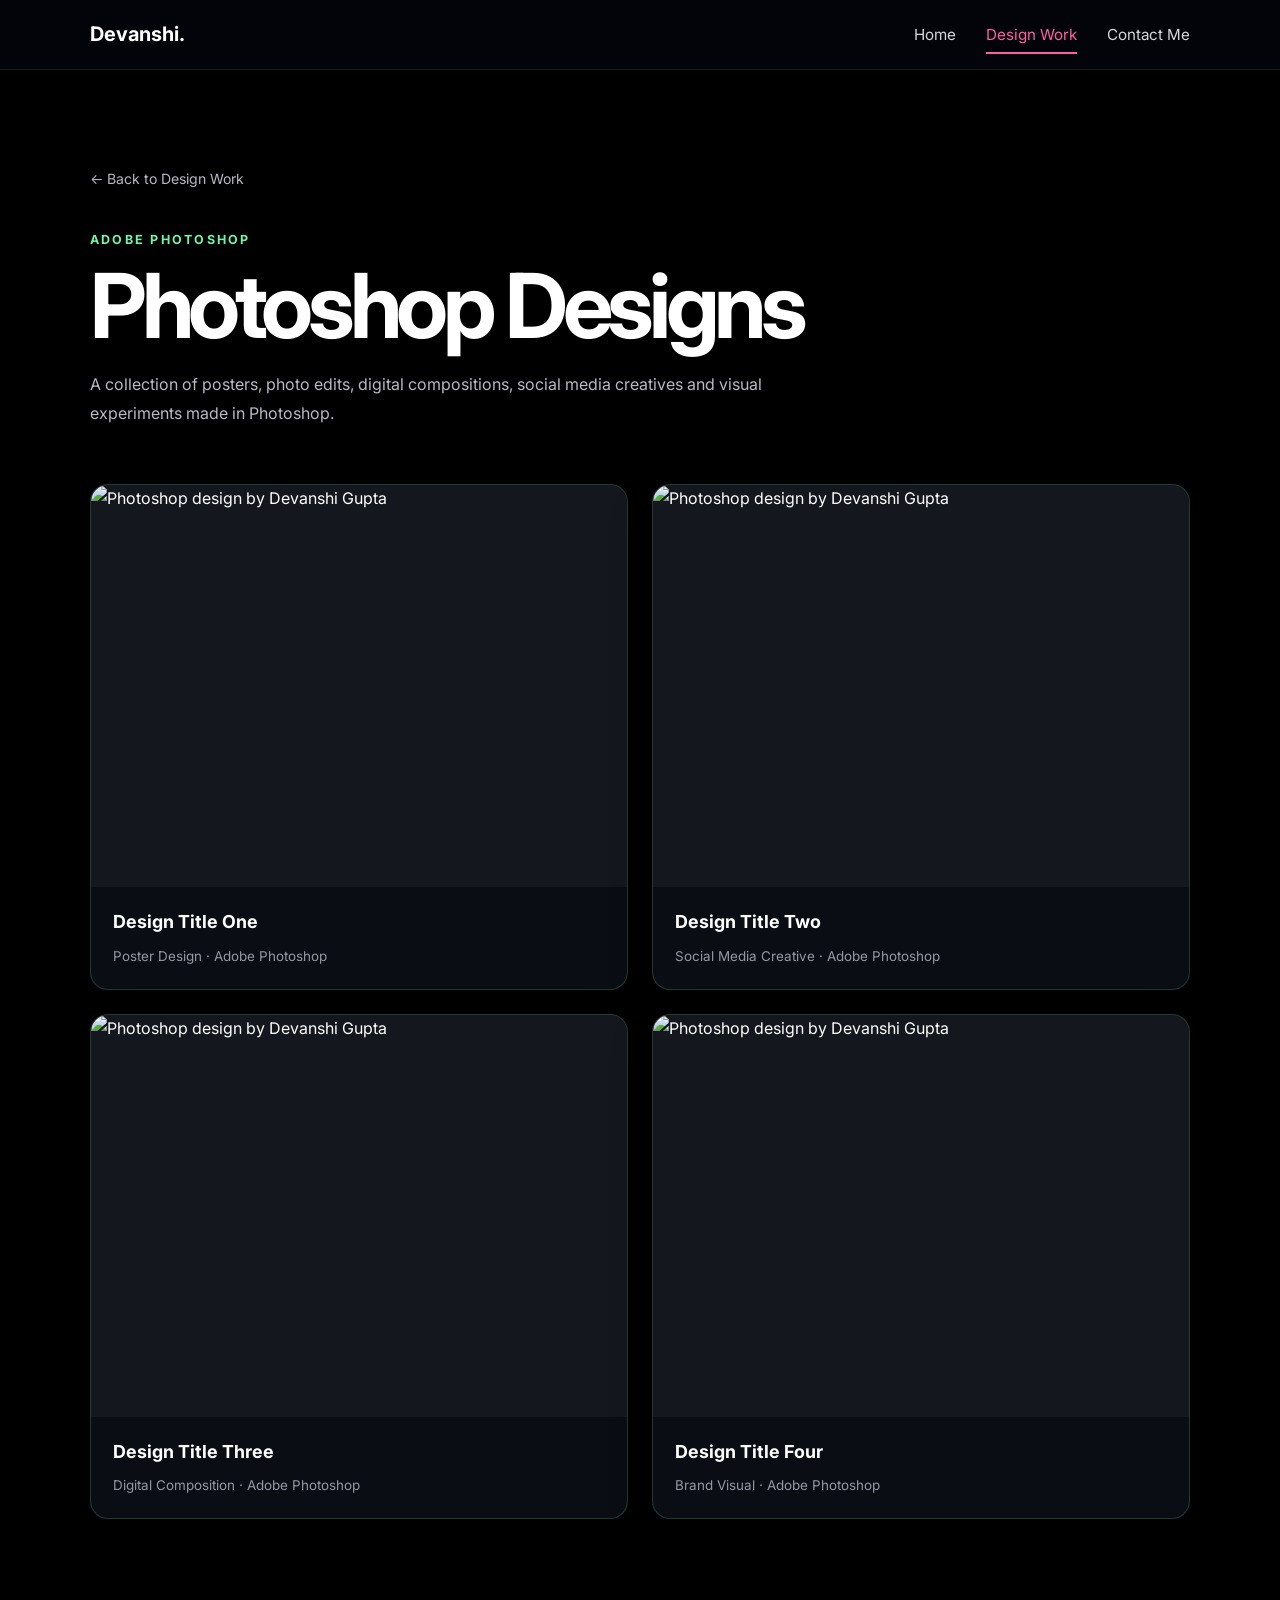
==== photoshop.html @ 20b6f1e1 "Add Design Work and Contact pages" ====
<!DOCTYPE html>
<html lang="en">
<head>
  <meta charset="UTF-8">

  <meta
    name="viewport"
    content="width=device-width, initial-scale=1.0"
  >

  <title>Photoshop Designs | Devanshi Gupta</title>

  <link rel="preconnect" href="https://fonts.googleapis.com">

  <link
    rel="preconnect"
    href="https://fonts.gstatic.com"
    crossorigin
  >

  <link
    href="https://fonts.googleapis.com/css2?family=Inter:wght@400;500;600;700;800&display=swap"
    rel="stylesheet"
  >

  <link rel="stylesheet" href="style.css">
</head>

<body>

  <canvas id="starfield"></canvas>

  <header class="navbar">
    <a href="index.html" class="logo">Devanshi.</a>

    <nav class="nav-links">
      <a href="index.html">Home</a>
      <a href="design-work.html" class="active">Design Work</a>
      <a href="contact.html">Contact Me</a>
    </nav>
  </header>

  <main>

    <section class="page-hero gallery-hero">
      <a href="design-work.html" class="back-link">
        ← Back to Design Work
      </a>

      <p class="eyebrow green-text">Adobe Photoshop</p>

      <h1>Photoshop Designs</h1>

      <p>
        A collection of posters, photo edits, digital compositions,
        social media creatives and visual experiments made in Photoshop.
      </p>
    </section>

    <section class="design-gallery">

      <article class="gallery-card">
        <div class="gallery-image">
          <img
            src="images/photoshop/photoshop-1.jpg"
            alt="Photoshop design by Devanshi Gupta"
          >
        </div>

        <div class="gallery-info">
          <h3>Design Title One</h3>
          <p>Poster Design · Adobe Photoshop</p>
        </div>
      </article>

      <article class="gallery-card">
        <div class="gallery-image">
          <img
            src="images/photoshop/photoshop-2.jpg"
            alt="Photoshop design by Devanshi Gupta"
          >
        </div>

        <div class="gallery-info">
          <h3>Design Title Two</h3>
          <p>Social Media Creative · Adobe Photoshop</p>
        </div>
      </article>

      <article class="gallery-card">
        <div class="gallery-image">
          <img
            src="images/photoshop/photoshop-3.jpg"
            alt="Photoshop design by Devanshi Gupta"
          >
        </div>

        <div class="gallery-info">
          <h3>Design Title Three</h3>
          <p>Digital Composition · Adobe Photoshop</p>
        </div>
      </article>

      <article class="gallery-card">
        <div class="gallery-image">
          <img
            src="images/photoshop/photoshop-4.jpg"
            alt="Photoshop design by Devanshi Gupta"
          >
        </div>

        <div class="gallery-info">
          <h3>Design Title Four</h3>
          <p>Brand Visual · Adobe Photoshop</p>
        </div>
      </article>

    </section>

  </main>

  <script src="script.js"></script>
</body>
</html>
---- style.css ----
/* ---------------- RESET & BASE ---------------- */
* {
  box-sizing: border-box;
}

body {
  margin: 0;
  font-family: Inter, system-ui, -apple-system, BlinkMacSystemFont, sans-serif;
  background: radial-gradient(circle at top, #0a0a0a, #000);
  color: #fff;
  line-height: 1.65;
}

/* ---------------- LAYOUT ---------------- */
.container {
  max-width: 920px;
  margin: auto;
  padding: 56px 24px;
}

/* ---------------- HERO ---------------- */
.hero {
  margin-bottom: 72px;
}

.hero h1 {
  font-size: clamp(36px, 6vw, 52px);
  margin-bottom: 12px;
  letter-spacing: -0.02em;
}

.tagline {
  color: #ff5fa2;
  font-weight: 500;
  margin-bottom: 18px;
  font-size: 16px;
}

.hero p {
  max-width: 680px;
  opacity: 0.9;
}

/* ---------------- SECTIONS ---------------- */
.section {
  margin-top: 72px;
  padding-top: 48px;
  border-top: 1px solid rgba(255, 255, 255, 0.12);
}


/* -------- Notion-style Section Labels -------- */
/* -------- Notion-style section labels (ONLY work & experience) -------- */
/* HERO H1 – always big */


/* ===== Notion-style section badge (Selected Work, Experience ONLY) ===== */
/* ===== Pixel-close Notion section badge ===== */
.section:not(:last-child) > h1,
.section:not(:last-child) > h2 {
  all: unset;
  display: inline-flex;
  align-items: center;
  gap: 6px;

  font-family: Inter, system-ui, sans-serif;
  font-size: 30px;
  font-weight: 600;
  letter-spacing: 0.02em;
  text-transform: uppercase;

  color: #ff5fa2;                      /* softer Notion pink */
  background: rgb(39, 39, 36);/* flat highlight */

  padding: 4px 8px;                    /* tighter like Notion */
  border-radius: 4px;                  /* NOT pill */

  margin-bottom: 32px;
}





/* ---------------- CARDS ---------------- */
.project,
.experience {
  background: rgba(255, 255, 255, 0.03);
  border: 1px solid rgba(255, 255, 255, 0.08);
  border-radius: 14px;
  padding: 24px 24px 22px;
  margin-bottom: 28px;
  transition: transform 0.25s ease, box-shadow 0.25s ease, border 0.25s ease;
}

.project:hover,
.experience:hover {
  transform: translateY(-4px);

  /* STRONGER pink outline */
  border: 2px solid #ff5fa2;

  /* subtle glow so stars ke upar bhi dikhe */
  box-shadow:
    0 0 0 1px rgba(255, 95, 162, 0.6),
    0 12px 30px rgba(0, 0, 0, 0.7);
}


/* ---------------- HEADINGS ---------------- */
.project h3,
.experience h3 {
  margin-top: 0;
  margin-bottom: 10px;
  color: #ffd166;
  font-size: 20px;
}

/* ---------------- TEXT ---------------- */
p {
  color: rgba(255, 255, 255, 0.9);
  margin-top: 0;
}

.meta {
  color: rgba(255, 255, 255, 0.65);
  font-size: 14px;
  margin-bottom: 12px;
}

/* ---------------- LISTS ---------------- */
ul {
  padding-left: 20px;
  margin-top: 10px;
}

li {
  margin-bottom: 6px;
  color: rgba(255, 255, 255, 0.9);
}

ul li::marker {
  color: #ff5fa2;
}

/* ---------------- CONTACT ---------------- */
.section:last-child p {
  margin-bottom: 10px;
  font-size: 15px;
}

/* ---------------- LINKS ---------------- */
a {
  color: #4da3ff;
  text-decoration: none;
  transition: color 0.2s ease;
}

a:hover {
  color: #8fc1ff;
  text-decoration: underline;
}

/* ---------------- RESPONSIVE ---------------- */
@media (max-width: 600px) {
  .container {
    padding: 40px 18px;
  }

  .project,
  .experience {
    padding: 20px;
  }
}
.hero h1 {
  font-family: Inter, system-ui, -apple-system, BlinkMacSystemFont, sans-serif;
  font-size: 42px;              /* Notion H1 feel */
  font-weight: 700;             /* Same as Notion */
  line-height: 1.2;
  letter-spacing: -0.015em;     /* Notion-style tight spacing */
  margin-bottom: 12px;
}
/* ===== Notion-style Contact heading ===== */

.section:last-child > h3 {
  all: unset; /* reset badge / heading interference */
  display: flex;
  align-items: center;
  gap: 6px;

  font-family: Inter, system-ui, sans-serif;
  font-size: 24px;      /* ≈ 1.5em Notion H2 */
  font-weight: 600;
  line-height: 1.3;

  color: #ffffff;
  margin-bottom: 16px;
}
/* ===== Contact blue strip ===== */
.contact-section {
  background: linear-gradient(
    90deg,
    rgba(77, 163, 255, 0.15),
    rgba(77, 163, 255, 0.05)
  );
  border-left: 4px solid #4da3ff;
  padding: 32px 24px;
  border-radius: 12px;
}

/* Contact heading */
.contact-section h2 {
  margin-top: 0;
  font-size: 24px;
  font-weight: 600;
}

/* Contact links */
.contact-section a {
  color: #4da3ff;
  font-weight: 500;
}

.contact-section a:hover {
  text-decoration: underline;
}
/* ===== Live animated dark background ===== */
body {
  background: #000;
  position: relative;
  overflow-x: hidden;
}

/* ===== Starfield canvas background ===== */
#starfield {
  position: fixed;
  top: 0;
  left: 0;
  width: 100%;
  height: 100%;
  z-index: -1;      /* content ke peeche */
  background: black;
}
/* =========================================
   MULTI-PAGE NAVIGATION
========================================= */

.navbar {
  position: fixed;
  top: 0;
  left: 0;
  width: 100%;
  padding: 18px 7%;
  display: flex;
  align-items: center;
  justify-content: space-between;
  background: rgba(5, 5, 15, 0.72);
  backdrop-filter: blur(14px);
  -webkit-backdrop-filter: blur(14px);
  border-bottom: 1px solid rgba(255, 255, 255, 0.08);
  box-sizing: border-box;
  z-index: 1000;
}

.logo {
  color: #ffffff;
  font-size: 1.25rem;
  font-weight: 700;
  text-decoration: none;
}

.nav-links {
  display: flex;
  align-items: center;
  gap: 30px;
}

.nav-links a {
  position: relative;
  color: #d7d7e0;
  font-size: 0.95rem;
  text-decoration: none;
  transition: color 0.25s ease;
}

.nav-links a:hover,
.nav-links a.active {
  color: #ff5fa2;
}

.nav-links a::after {
  content: "";
  position: absolute;
  left: 0;
  bottom: -7px;
  width: 0;
  height: 2px;
  background: #ff5fa2;
  transition: width 0.25s ease;
}

.nav-links a:hover::after,
.nav-links a.active::after {
  width: 100%;
}

main {
  width: min(1100px, calc(100% - 48px));
  margin: 0 auto;
  padding-top: 90px;
}


/* =========================================
   COMMON INTERNAL PAGE HERO
========================================= */

.page-hero {
  max-width: 780px;
  padding: 75px 0 50px;
}

.page-hero h1 {
  margin: 8px 0 20px;
  font-size: clamp(3rem, 7vw, 5.7rem);
  line-height: 1;
  letter-spacing: -0.06em;
}

.page-hero > p:last-child {
  max-width: 700px;
  color: #b9b9c6;
  font-size: 1rem;
  line-height: 1.8;
}

.eyebrow {
  margin-bottom: 10px;
  color: #ff5fa2;
  font-size: 0.78rem;
  font-weight: 700;
  letter-spacing: 0.18em;
  text-transform: uppercase;
}

.green-text {
  color: #71f5a7;
}


/* =========================================
   DESIGN WORK CATEGORY CARDS
========================================= */

.design-category-grid {
  display: grid;
  grid-template-columns: repeat(2, minmax(0, 1fr));
  gap: 25px;
  padding-bottom: 90px;
}

.design-category-card {
  position: relative;
  min-height: 360px;
  padding: 34px;
  display: flex;
  flex-direction: column;
  justify-content: space-between;
  color: #ffffff;
  text-decoration: none;
  overflow: hidden;
  background:
    radial-gradient(
      circle at 90% 10%,
      rgba(113, 245, 167, 0.21),
      transparent 36%
    ),
    rgba(11, 29, 22, 0.78);
  border: 2px solid rgba(113, 245, 167, 0.55);
  border-radius: 22px;
  box-shadow:
    0 0 0 1px rgba(113, 245, 167, 0.08),
    0 18px 45px rgba(0, 0, 0, 0.42);
  transition:
    transform 0.3s ease,
    border-color 0.3s ease,
    box-shadow 0.3s ease;
}

.design-category-card::before {
  content: "";
  position: absolute;
  width: 170px;
  height: 170px;
  right: -55px;
  bottom: -60px;
  background: rgba(113, 245, 167, 0.1);
  border: 1px solid rgba(113, 245, 167, 0.25);
  border-radius: 50%;
}

.design-category-card:hover {
  transform: translateY(-7px);
  border-color: #71f5a7;
  box-shadow:
    0 0 0 1px rgba(113, 245, 167, 0.45),
    0 22px 50px rgba(0, 0, 0, 0.55),
    0 0 32px rgba(113, 245, 167, 0.1);
}

.category-number {
  position: relative;
  color: rgba(113, 245, 167, 0.7);
  font-size: 0.8rem;
  font-weight: 700;
  letter-spacing: 0.16em;
}

.category-content {
  position: relative;
  z-index: 1;
}

.category-label {
  margin-bottom: 10px;
  color: #71f5a7;
  font-size: 0.75rem;
  font-weight: 700;
  letter-spacing: 0.12em;
  text-transform: uppercase;
}

.category-content h2 {
  margin: 0 0 18px;
  font-size: clamp(2rem, 4vw, 3rem);
  line-height: 1.05;
  letter-spacing: -0.045em;
}

.category-content > p {
  max-width: 470px;
  margin-bottom: 30px;
  color: #b9c8be;
  line-height: 1.75;
}

.category-link {
  display: inline-flex;
  align-items: center;
  gap: 10px;
  color: #ffffff;
  font-size: 0.92rem;
  font-weight: 600;
}

.category-link span {
  color: #71f5a7;
  font-size: 1.15rem;
  transition: transform 0.25s ease;
}

.design-category-card:hover .category-link span {
  transform: translateX(5px);
}


/* =========================================
   PHOTOSHOP AND CANVA GALLERIES
========================================= */

.gallery-hero {
  padding-bottom: 40px;
}

.back-link {
  display: inline-block;
  margin-bottom: 40px;
  color: #b7b7c4;
  font-size: 0.88rem;
  text-decoration: none;
  transition: color 0.25s ease;
}

.back-link:hover {
  color: #71f5a7;
}

.design-gallery {
  display: grid;
  grid-template-columns: repeat(2, minmax(0, 1fr));
  gap: 24px;
  padding-bottom: 90px;
}

.gallery-card {
  overflow: hidden;
  background: rgba(13, 18, 25, 0.82);
  border: 1px solid rgba(113, 245, 167, 0.2);
  border-radius: 18px;
  box-shadow: 0 16px 38px rgba(0, 0, 0, 0.38);
  transition:
    transform 0.3s ease,
    border-color 0.3s ease;
}

.gallery-card:hover {
  transform: translateY(-5px);
  border-color: rgba(113, 245, 167, 0.75);
}

.gallery-image {
  width: 100%;
  aspect-ratio: 4 / 3;
  overflow: hidden;
  background: rgba(255, 255, 255, 0.04);
}

.gallery-image img {
  width: 100%;
  height: 100%;
  display: block;
  object-fit: cover;
  transition: transform 0.45s ease;
}

.gallery-card:hover .gallery-image img {
  transform: scale(1.035);
}

.gallery-info {
  padding: 20px 22px 22px;
}

.gallery-info h3 {
  margin: 0 0 8px;
  font-size: 1.12rem;
}

.gallery-info p {
  margin: 0;
  color: #9696a5;
  font-size: 0.84rem;
}


/* =========================================
   CONTACT PAGE BLUE BOX
========================================= */

.contact-blue-box {
  padding: 42px;
  display: grid;
  grid-template-columns: 1.15fr 0.85fr;
  gap: 45px;
  align-items: center;
  background:
    radial-gradient(
      circle at 15% 20%,
      rgba(98, 170, 255, 0.27),
      transparent 40%
    ),
    linear-gradient(
      135deg,
      rgba(20, 66, 145, 0.88),
      rgba(24, 38, 100, 0.88)
    );
  border: 1px solid rgba(130, 187, 255, 0.45);
  border-radius: 24px;
  box-shadow:
    0 18px 50px rgba(0, 0, 0, 0.45),
    0 0 35px rgba(58, 131, 246, 0.1);
}

.contact-small-heading {
  margin-bottom: 14px;
  color: #a9d2ff;
  font-size: 0.78rem;
  font-weight: 700;
  letter-spacing: 0.15em;
  text-transform: uppercase;
}

.contact-blue-content h2 {
  max-width: 650px;
  margin: 0 0 18px;
  font-size: clamp(2rem, 4vw, 3.3rem);
  line-height: 1.08;
  letter-spacing: -0.045em;
}

.contact-blue-content > p:last-child {
  max-width: 600px;
  margin: 0;
  color: #c7d9f4;
  line-height: 1.75;
}

.contact-links {
  display: flex;
  flex-direction: column;
  gap: 12px;
}

.contact-link-item {
  padding: 15px 17px;
  display: flex;
  flex-direction: column;
  gap: 6px;
  color: #ffffff;
  text-decoration: none;
  background: rgba(5, 17, 49, 0.34);
  border: 1px solid rgba(166, 207, 255, 0.2);
  border-radius: 13px;
  transition:
    background 0.25s ease,
    border-color 0.25s ease,
    transform 0.25s ease;
}

.contact-link-item:hover {
  transform: translateX(4px);
  background: rgba(5, 17, 49, 0.55);
  border-color: rgba(166, 207, 255, 0.65);
}

.contact-link-label {
  color: #a9d2ff;
  font-size: 0.72rem;
  font-weight: 700;
  letter-spacing: 0.12em;
  text-transform: uppercase;
}


/* =========================================
   DIRECT MAIL SECTION
========================================= */

.direct-mail-section {
  margin: 28px 0 90px;
  padding: 38px;
  display: grid;
  grid-template-columns: auto 1fr;
  gap: 28px;
  align-items: start;
  background: rgba(14, 14, 29, 0.82);
  border: 1px solid rgba(255, 255, 255, 0.1);
  border-radius: 22px;
  box-shadow: 0 16px 42px rgba(0, 0, 0, 0.36);
}

.mail-icon {
  width: 64px;
  height: 64px;
  display: grid;
  place-items: center;
  color: #ff8abc;
  font-size: 1.7rem;
  background: rgba(255, 95, 162, 0.1);
  border: 1px solid rgba(255, 95, 162, 0.28);
  border-radius: 16px;
}

.mail-content h2 {
  margin: 0 0 12px;
  font-size: clamp(1.8rem, 4vw, 2.7rem);
  letter-spacing: -0.04em;
}

.mail-content > p:not(.eyebrow) {
  max-width: 650px;
  margin-bottom: 25px;
  color: #aaaab8;
  line-height: 1.75;
}

.mail-button {
  display: inline-flex;
  align-items: center;
  gap: 10px;
  padding: 13px 20px;
  color: #ffffff;
  font-size: 0.9rem;
  font-weight: 600;
  text-decoration: none;
  background: linear-gradient(135deg, #ff5fa2, #7557ff);
  border-radius: 12px;
  box-shadow: 0 10px 28px rgba(255, 95, 162, 0.18);
  transition:
    transform 0.25s ease,
    box-shadow 0.25s ease;
}

.mail-button:hover {
  transform: translateY(-3px);
  box-shadow: 0 14px 32px rgba(255, 95, 162, 0.3);
}


/* =========================================
   RESPONSIVE DESIGN
========================================= */

@media (max-width: 800px) {
  .design-category-grid,
  .design-gallery,
  .contact-blue-box {
    grid-template-columns: 1fr;
  }

  .design-category-card {
    min-height: 310px;
  }

  .contact-blue-box {
    padding: 30px;
    gap: 32px;
  }
}

@media (max-width: 600px) {
  .navbar {
    padding: 16px 5%;
  }

  .logo {
    font-size: 1rem;
  }

  .nav-links {
    gap: 13px;
  }

  .nav-links a {
    font-size: 0.76rem;
  }

  main {
    padding-top: 78px;
  }

  .page-hero {
    padding: 52px 0 38px;
  }

  .design-category-card {
    min-height: 290px;
    padding: 25px;
  }

  .design-gallery {
    grid-template-columns: 1fr;
  }

  .contact-blue-box {
    padding: 25px;
  }

  .direct-mail-section {
    padding: 25px;
    grid-template-columns: 1fr;
  }

  .mail-icon {
    width: 54px;
    height: 54px;
  }
}
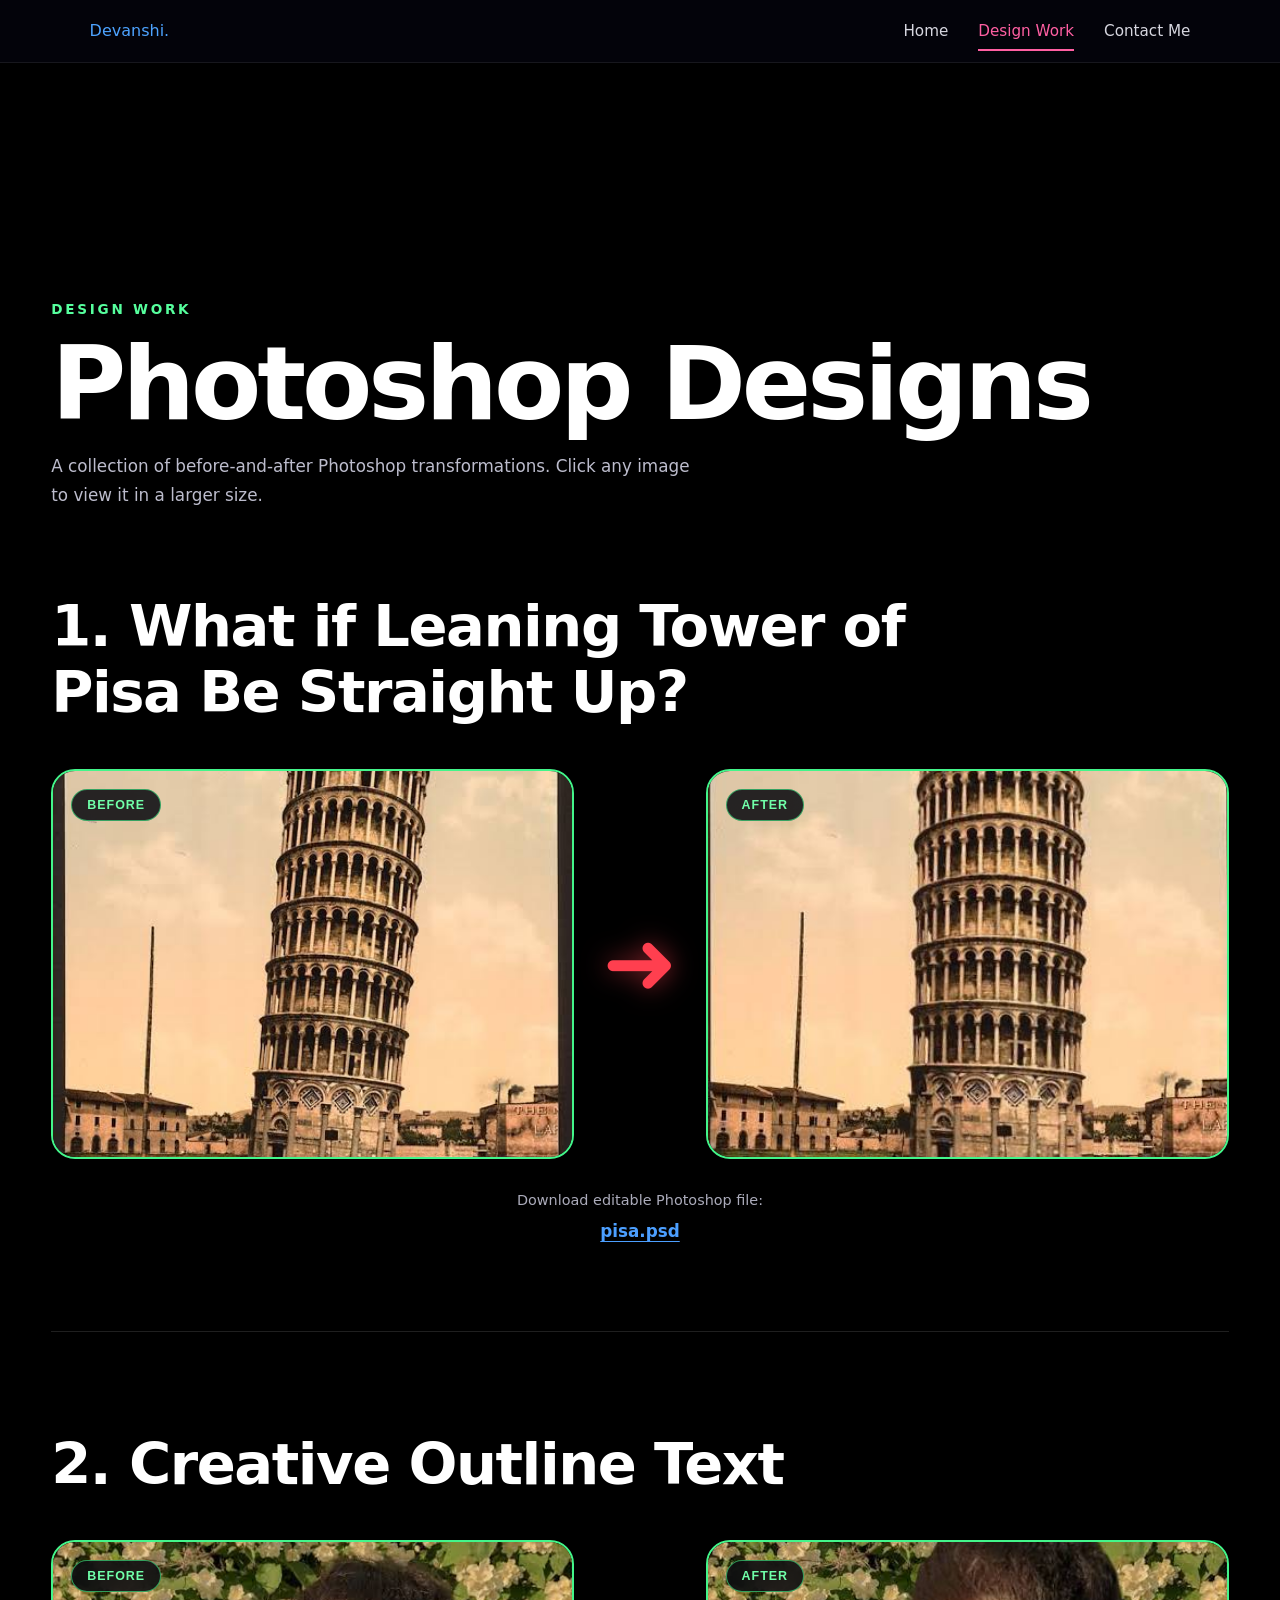
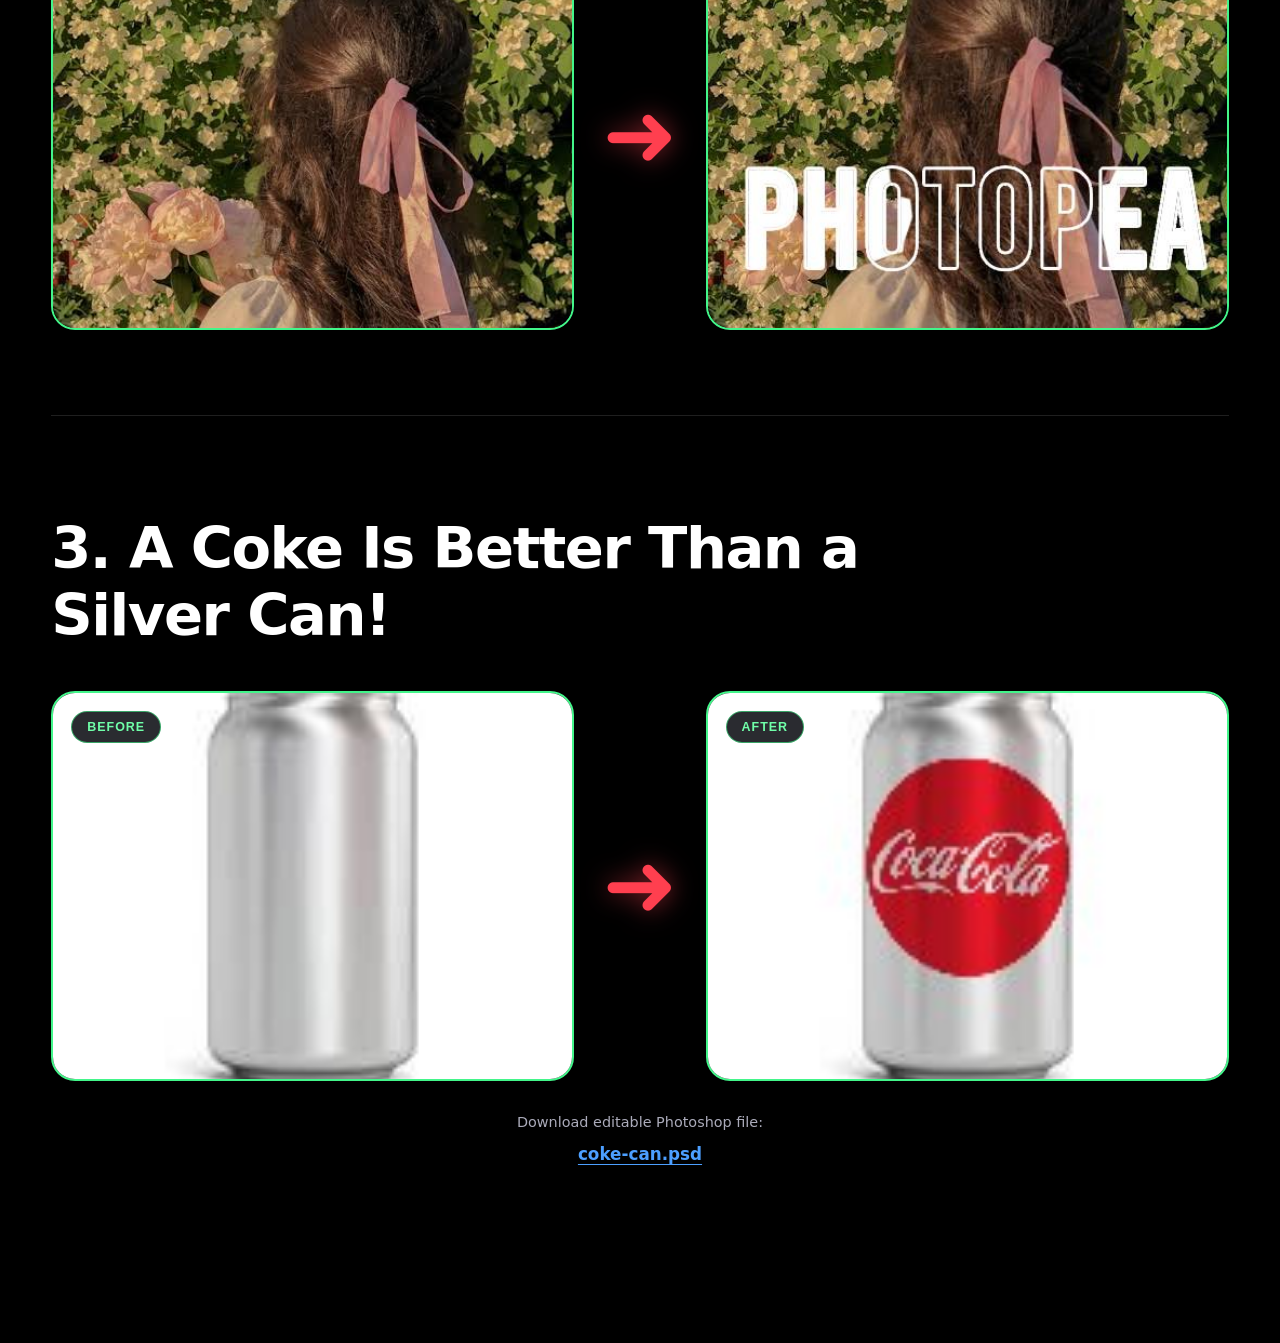
==== commit 0ac1fbda: "Update Photoshop portfolio page with image preview and PSD downloads" ====
--- a/photoshop.html
+++ b/photoshop.html
@@ -2,123 +2,269 @@
 <html lang="en">
 <head>
   <meta charset="UTF-8">
-
-  <meta
-    name="viewport"
-    content="width=device-width, initial-scale=1.0"
-  >
+  <meta name="viewport" content="width=device-width, initial-scale=1.0">
 
   <title>Photoshop Designs | Devanshi Gupta</title>
-
-  <link rel="preconnect" href="https://fonts.googleapis.com">
-
-  <link
-    rel="preconnect"
-    href="https://fonts.gstatic.com"
-    crossorigin
-  >
-
-  <link
-    href="https://fonts.googleapis.com/css2?family=Inter:wght@400;500;600;700;800&display=swap"
-    rel="stylesheet"
-  >
 
   <link rel="stylesheet" href="style.css">
 </head>
 
 <body>
 
-  <canvas id="starfield"></canvas>
-
-  <header class="navbar">
-    <a href="index.html" class="logo">Devanshi.</a>
-
-    <nav class="nav-links">
+  <canvas id="spaceCanvas"></canvas>
+
+  <nav class="navbar">
+    <a href="index.html" class="nav-logo">Devanshi.</a>
+
+    <div class="nav-links">
       <a href="index.html">Home</a>
       <a href="design-work.html" class="active">Design Work</a>
       <a href="contact.html">Contact Me</a>
-    </nav>
-  </header>
-
-  <main>
-
-    <section class="page-hero gallery-hero">
-      <a href="design-work.html" class="back-link">
-        ← Back to Design Work
-      </a>
-
-      <p class="eyebrow green-text">Adobe Photoshop</p>
-
+    </div>
+  </nav>
+
+  <main class="photoshop-page">
+
+    <section class="photoshop-heading">
+      <p class="photoshop-label">Design Work</p>
       <h1>Photoshop Designs</h1>
 
-      <p>
-        A collection of posters, photo edits, digital compositions,
-        social media creatives and visual experiments made in Photoshop.
+      <p class="photoshop-intro">
+        A collection of before-and-after Photoshop transformations.
+        Click any image to view it in a larger size.
       </p>
     </section>
 
-    <section class="design-gallery">
-
-      <article class="gallery-card">
-        <div class="gallery-image">
-          <img
-            src="images/photoshop/photoshop-1.jpg"
-            alt="Photoshop design by Devanshi Gupta"
-          >
-        </div>
-
-        <div class="gallery-info">
-          <h3>Design Title One</h3>
-          <p>Poster Design · Adobe Photoshop</p>
-        </div>
+    <section class="photoshop-project-list">
+
+      <!-- Project 1 -->
+
+      <article class="photoshop-project">
+
+        <h2>
+          1. What if Leaning Tower of Pisa Be Straight Up?
+        </h2>
+
+        <div class="photoshop-images-row">
+
+          <button
+            class="photoshop-image-box"
+            type="button"
+            onclick="openImage('images/photoshop/pisaorg.jpg', 'Original Leaning Tower of Pisa image')"
+          >
+            <span class="image-type">Before</span>
+
+            <img
+              src="images/photoshop/pisa org.jpg"
+              alt="Original Leaning Tower of Pisa"
+            >
+          </button>
+
+          <div class="photoshop-arrow" aria-hidden="true">
+            ➜
+          </div>
+
+          <button
+            class="photoshop-image-box"
+            type="button"
+            onclick="openImage('images/photoshop/pisa.jpg', 'Straightened Leaning Tower of Pisa Photoshop design')"
+          >
+            <span class="image-type">After</span>
+
+            <img
+              src="images/photoshop/pisa.jpg"
+              alt="Straightened Leaning Tower of Pisa"
+            >
+          </button>
+
+        </div>
+
+        <div class="psd-download-area">
+          <p>Download editable Photoshop file:</p>
+
+          <a
+            href="images/photoshop/pisa.psd"
+            class="psd-download-link"
+            download="pisa.psd"
+          >
+            pisa.psd
+          </a>
+        </div>
+
       </article>
 
-      <article class="gallery-card">
-        <div class="gallery-image">
-          <img
-            src="images/photoshop/photoshop-2.jpg"
-            alt="Photoshop design by Devanshi Gupta"
-          >
-        </div>
-
-        <div class="gallery-info">
-          <h3>Design Title Two</h3>
-          <p>Social Media Creative · Adobe Photoshop</p>
-        </div>
+
+      <!-- Project 2 -->
+
+      <article class="photoshop-project">
+
+        <h2>
+          2. Creative Outline Text
+        </h2>
+
+        <div class="photoshop-images-row">
+
+          <button
+            class="photoshop-image-box"
+            type="button"
+            onclick="openImage('images/photoshop/photo frame.jpg', 'Original image before creative outline text effect')"
+          >
+            <span class="image-type">Before</span>
+
+            <img
+              src="images/photoshop/photo frame.jpg"
+              alt="Before creative outline text effect"
+            >
+          </button>
+
+          <div class="photoshop-arrow" aria-hidden="true">
+            ➜
+          </div>
+
+          <button
+            class="photoshop-image-box"
+            type="button"
+            onclick="openImage('images/photoshop/CREATIVE OUTLINE TEXT.jpg', 'Creative outline text Photoshop design')"
+          >
+            <span class="image-type">After</span>
+
+            <img
+              src="images/photoshop/CREATIVE OUTLINE TEXT.jpg"
+              alt="Creative outline text effect"
+            >
+          </button>
+
+        </div>
+
+
       </article>
 
-      <article class="gallery-card">
-        <div class="gallery-image">
-          <img
-            src="images/photoshop/photoshop-3.jpg"
-            alt="Photoshop design by Devanshi Gupta"
-          >
-        </div>
-
-        <div class="gallery-info">
-          <h3>Design Title Three</h3>
-          <p>Digital Composition · Adobe Photoshop</p>
-        </div>
+
+      <!-- Project 3 -->
+
+      <article class="photoshop-project">
+
+        <h2>
+          3. A Coke Is Better Than a Silver Can!
+        </h2>
+
+        <div class="photoshop-images-row">
+
+          <button
+            class="photoshop-image-box"
+            type="button"
+            onclick="openImage('images/photoshop/download.jpg', 'Original silver can image')"
+          >
+            <span class="image-type">Before</span>
+
+            <img
+              src="images/photoshop/download.jpg"
+              alt="Original silver can"
+            >
+          </button>
+
+          <div class="photoshop-arrow" aria-hidden="true">
+            ➜
+          </div>
+
+          <button
+            class="photoshop-image-box"
+            type="button"
+            onclick="openImage('images/photoshop/cocacola.jpg', 'Coke can Photoshop design')"
+          >
+            <span class="image-type">After</span>
+
+            <img
+              src="images/photoshop/cocacola.jpg"
+              alt="Coke can Photoshop transformation"
+            >
+          </button>
+
+        </div>
+
+        <div class="psd-download-area">
+          <p>Download editable Photoshop file:</p>
+
+          <a
+            href="images/photoshop/download.psd"
+            class="psd-download-link"
+            download="coke-can.psd"
+          >
+            coke-can.psd
+          </a>
+        </div>
+
       </article>
 
-      <article class="gallery-card">
-        <div class="gallery-image">
-          <img
-            src="images/photoshop/photoshop-4.jpg"
-            alt="Photoshop design by Devanshi Gupta"
-          >
-        </div>
-
-        <div class="gallery-info">
-          <h3>Design Title Four</h3>
-          <p>Brand Visual · Adobe Photoshop</p>
-        </div>
-      </article>
-
     </section>
 
   </main>
 
+
+  <!-- Image Popup -->
+
+  <div
+    class="photoshop-lightbox"
+    id="photoshopLightbox"
+    onclick="closeImage(event)"
+  >
+
+    <button
+      class="lightbox-close"
+      type="button"
+      aria-label="Close image"
+      onclick="closeLightbox()"
+    >
+      ×
+    </button>
+
+    <img
+      id="lightboxImage"
+      src=""
+      alt=""
+    >
+
+  </div>
+
+
+  <script>
+    function openImage(imageSource, imageAlt) {
+      const lightbox = document.getElementById("photoshopLightbox");
+      const lightboxImage = document.getElementById("lightboxImage");
+
+      lightboxImage.src = imageSource;
+      lightboxImage.alt = imageAlt;
+
+      lightbox.classList.add("show");
+      document.body.classList.add("lightbox-open");
+    }
+
+    function closeLightbox() {
+      const lightbox = document.getElementById("photoshopLightbox");
+      const lightboxImage = document.getElementById("lightboxImage");
+
+      lightbox.classList.remove("show");
+      document.body.classList.remove("lightbox-open");
+
+      setTimeout(function () {
+        lightboxImage.src = "";
+      }, 250);
+    }
+
+    function closeImage(event) {
+      if (event.target.id === "photoshopLightbox") {
+        closeLightbox();
+      }
+    }
+
+    document.addEventListener("keydown", function (event) {
+      if (event.key === "Escape") {
+        closeLightbox();
+      }
+    });
+  </script>
+
   <script src="script.js"></script>
+
 </body>
 </html>
--- a/style.css
+++ b/style.css
@@ -765,4 +765,343 @@
     width: 54px;
     height: 54px;
   }
+}
+
+/* =========================
+   PHOTOSHOP PAGE
+========================= */
+
+.photoshop-page {
+  position: relative;
+  z-index: 2;
+  width: min(1180px, 92%);
+  margin: 0 auto;
+  padding: 140px 0 90px;
+}
+
+.photoshop-heading {
+  margin-bottom: 85px;
+}
+
+.photoshop-label {
+  margin-bottom: 14px;
+  color: #56ff9d;
+  font-size: 0.85rem;
+  font-weight: 700;
+  letter-spacing: 0.2em;
+  text-transform: uppercase;
+}
+
+.photoshop-heading h1 {
+  margin: 0 0 20px;
+  font-size: clamp(3.2rem, 8vw, 6.5rem);
+  font-weight: 800;
+  line-height: 0.95;
+  letter-spacing: -0.04em;
+}
+
+.photoshop-intro {
+  max-width: 650px;
+  color: #bcbccc;
+  font-size: 1.05rem;
+  line-height: 1.7;
+}
+
+.photoshop-project-list {
+  display: flex;
+  flex-direction: column;
+  gap: 100px;
+}
+
+.photoshop-project {
+  padding-bottom: 85px;
+  border-bottom: 1px solid rgba(255, 255, 255, 0.12);
+}
+
+.photoshop-project:last-child {
+  border-bottom: none;
+}
+
+.photoshop-project h2 {
+  max-width: 1000px;
+  margin: 0 0 42px;
+  color: #ffffff;
+  font-size: clamp(2rem, 4.5vw, 4rem);
+  font-weight: 800;
+  line-height: 1.15;
+  letter-spacing: -0.025em;
+}
+
+.photoshop-images-row {
+  display: grid;
+  grid-template-columns: minmax(0, 1fr) auto minmax(0, 1fr);
+  align-items: center;
+  gap: 28px;
+}
+
+.photoshop-image-box {
+  position: relative;
+  width: 100%;
+  height: 390px;
+  padding: 0;
+  overflow: hidden;
+  border: 2px solid #43f58a;
+  border-radius: 24px;
+  background: rgba(67, 245, 138, 0.05);
+  box-shadow: 0 0 0 rgba(67, 245, 138, 0);
+  cursor: zoom-in;
+  transition:
+    transform 0.3s ease,
+    box-shadow 0.3s ease,
+    border-color 0.3s ease;
+}
+
+.photoshop-image-box:hover {
+  transform: translateY(-7px);
+  border-color: #73ffad;
+  box-shadow: 0 20px 55px rgba(67, 245, 138, 0.18);
+}
+
+.photoshop-image-box:focus-visible {
+  outline: 3px solid #ffffff;
+  outline-offset: 5px;
+}
+
+.photoshop-image-box img {
+  width: 100%;
+  height: 100%;
+  display: block;
+  object-fit: cover;
+  transition: transform 0.45s ease;
+}
+
+.photoshop-image-box:hover img {
+  transform: scale(1.035);
+}
+
+.image-type {
+  position: absolute;
+  top: 18px;
+  left: 18px;
+  z-index: 2;
+  padding: 8px 15px;
+  border: 1px solid rgba(67, 245, 138, 0.6);
+  border-radius: 999px;
+  background: rgba(7, 9, 14, 0.86);
+  color: #70ffa9;
+  font-size: 0.78rem;
+  font-weight: 700;
+  letter-spacing: 0.08em;
+  text-transform: uppercase;
+  backdrop-filter: blur(8px);
+}
+
+.photoshop-arrow {
+  color: #ff3f4f;
+  font-size: clamp(3.5rem, 7vw, 6rem);
+  line-height: 1;
+  filter: drop-shadow(0 0 13px rgba(255, 63, 79, 0.55));
+  animation: photoshopArrowMove 1.3s ease-in-out infinite;
+}
+
+@keyframes photoshopArrowMove {
+  0%,
+  100% {
+    transform: translateX(0);
+  }
+
+  50% {
+    transform: translateX(9px);
+  }
+}
+
+
+/* PSD download link */
+
+.psd-download-area {
+  margin-top: 30px;
+  text-align: center;
+}
+
+.psd-download-area p {
+  margin: 0 0 6px;
+  color: #ababba;
+  font-size: 0.9rem;
+}
+
+.psd-download-link {
+  color: #4c9fff;
+  font-size: 1.05rem;
+  font-weight: 600;
+  text-decoration: underline;
+  text-underline-offset: 4px;
+  transition:
+    color 0.25s ease,
+    text-shadow 0.25s ease;
+}
+
+.psd-download-link:hover {
+  color: #8bc4ff;
+  text-shadow: 0 0 12px rgba(76, 159, 255, 0.45);
+}
+
+
+/* Image popup */
+
+body.lightbox-open {
+  overflow: hidden;
+}
+
+.photoshop-lightbox {
+  position: fixed;
+  inset: 0;
+  z-index: 9999;
+  display: flex;
+  align-items: center;
+  justify-content: center;
+  padding: 40px;
+  background: rgba(3, 5, 10, 0.88);
+  opacity: 0;
+  visibility: hidden;
+  backdrop-filter: blur(12px);
+  transition:
+    opacity 0.28s ease,
+    visibility 0.28s ease;
+}
+
+.photoshop-lightbox.show {
+  opacity: 1;
+  visibility: visible;
+}
+
+.photoshop-lightbox img {
+  max-width: min(1050px, 90vw);
+  max-height: 84vh;
+  display: block;
+  object-fit: contain;
+  border: 3px solid #43f58a;
+  border-radius: 20px;
+  background: #090b10;
+  box-shadow:
+    0 0 30px rgba(67, 245, 138, 0.25),
+    0 30px 90px rgba(0, 0, 0, 0.65);
+  transform: scale(0.88);
+  transition: transform 0.3s ease;
+}
+
+.photoshop-lightbox.show img {
+  transform: scale(1);
+}
+
+.lightbox-close {
+  position: fixed;
+  top: 24px;
+  right: 30px;
+  z-index: 10000;
+  width: 50px;
+  height: 50px;
+  padding: 0;
+  border: 1px solid rgba(67, 245, 138, 0.55);
+  border-radius: 50%;
+  background: rgba(8, 10, 15, 0.9);
+  color: #ffffff;
+  font-family: Arial, sans-serif;
+  font-size: 2rem;
+  line-height: 1;
+  cursor: pointer;
+  transition:
+    transform 0.25s ease,
+    background 0.25s ease,
+    border-color 0.25s ease;
+}
+
+.lightbox-close:hover {
+  transform: rotate(90deg);
+  border-color: #43f58a;
+  background: rgba(67, 245, 138, 0.13);
+}
+
+
+/* Responsive */
+
+@media (max-width: 850px) {
+  .photoshop-page {
+    padding-top: 115px;
+  }
+
+  .photoshop-heading {
+    margin-bottom: 65px;
+  }
+
+  .photoshop-project-list {
+    gap: 75px;
+  }
+
+  .photoshop-project {
+    padding-bottom: 65px;
+  }
+
+  .photoshop-images-row {
+    grid-template-columns: 1fr;
+    gap: 22px;
+  }
+
+  .photoshop-arrow {
+    justify-self: center;
+    transform: rotate(90deg);
+    animation: photoshopArrowMoveMobile 1.3s ease-in-out infinite;
+  }
+
+  @keyframes photoshopArrowMoveMobile {
+    0%,
+    100% {
+      transform: rotate(90deg) translateX(0);
+    }
+
+    50% {
+      transform: rotate(90deg) translateX(9px);
+    }
+  }
+
+  .photoshop-image-box {
+    height: 340px;
+  }
+}
+
+@media (max-width: 520px) {
+  .photoshop-page {
+    width: 90%;
+    padding-top: 105px;
+  }
+
+  .photoshop-heading h1 {
+    font-size: 3rem;
+  }
+
+  .photoshop-project h2 {
+    margin-bottom: 30px;
+    font-size: 2rem;
+  }
+
+  .photoshop-image-box {
+    height: 280px;
+    border-radius: 18px;
+  }
+
+  .photoshop-lightbox {
+    padding: 18px;
+  }
+
+  .photoshop-lightbox img {
+    max-width: 94vw;
+    max-height: 80vh;
+    border-radius: 14px;
+  }
+
+  .lightbox-close {
+    top: 15px;
+    right: 15px;
+    width: 44px;
+    height: 44px;
+  }
 }
